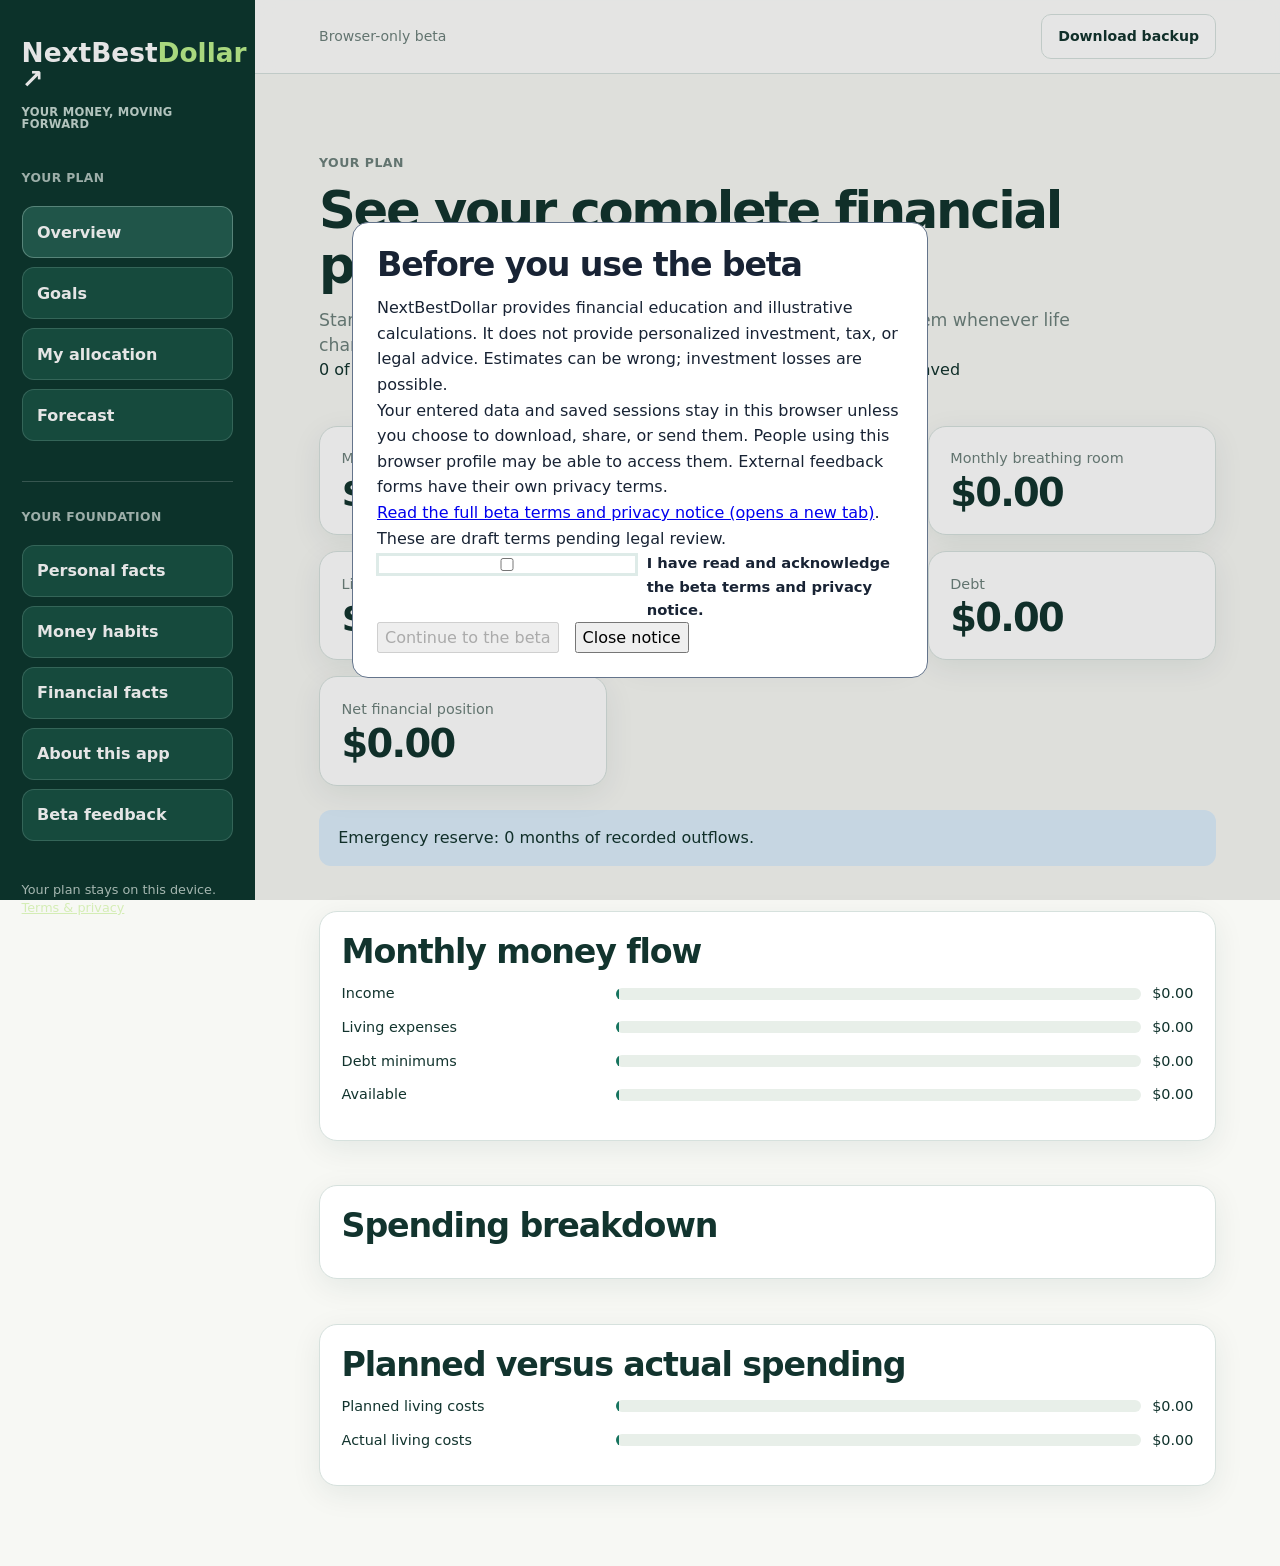
==== NextBestDollar/Next_Best_Dollar/index.html/browser_beta/index.html @ 546ebc9f "Update for website interface" ====
<!doctype html>
<html lang="en">
  <head>
    <meta charset="utf-8" />
    <meta name="viewport" content="width=device-width, initial-scale=1" />
    <meta name="description" content="NextBestDollar browser-only financial planning beta." />
    <title>NextBestDollar — Your money, moving forward</title>
    <link rel="stylesheet" href="styles.css" />
  </head>
  <body>
    <a class="skip-link" href="#main-content">Skip to content</a>
    <div class="app-shell">
      <aside class="sidebar" aria-label="NextBestDollar navigation">
        <a class="brand" href="#overview" data-page-link="overview" aria-label="NextBestDollar home">
          <span>NextBest<span>Dollar</span> ↗</span>
          <small>Your money, moving forward</small>
        </a>
        <nav class="nav-links" aria-label="Your plan">
          <p>Your plan</p>
          <button class="nav-link active" data-page="overview">Overview</button>
          <button class="nav-link" data-page="goals">Goals</button>
          <button class="nav-link" data-page="allocation">My allocation</button>
          <button class="nav-link" data-page="forecast">Forecast</button>
        </nav>
        <nav class="nav-links secondary" aria-label="Your foundation">
          <p>Your foundation</p>
          <button class="nav-link" data-page="personal">Personal facts</button>
          <button class="nav-link" data-page="behavioral">Money habits</button>
          <button class="nav-link" data-page="setup">Financial facts</button>
          <button class="nav-link" data-page="guide">About this app</button>
          <button class="nav-link" data-page="feedback">Beta feedback</button>
        </nav>
        <p class="privacy-note">Your plan stays on this device. <a href="terms.html">Terms &amp; privacy</a></p>
      </aside>
      <main id="main-content" class="content">
        <header class="topbar">
          <button class="mobile-menu" aria-label="Open menu">☰</button>
          <span>Browser-only beta</span>
          <button id="backup-button" class="button secondary-button">Download backup</button>
        </header>

        <p id="app-notice" role="status" aria-live="polite"></p>
        <section id="page-personal" class="page"></section>
        <section id="page-behavioral" class="page"></section>
        <section id="page-overview" class="page active"></section>
        <section id="page-setup" class="page"></section>
        <section id="page-goals" class="page"></section>
        <section id="page-allocation" class="page"></section>
        <section id="page-forecast" class="page"></section>
        <section id="page-guide" class="page"></section>
        <section id="page-feedback" class="page"></section>
      </main>
    </div>
    <input id="restore-input" type="file" accept="application/json" hidden />
    <script src="config.js"></script>
    <script src="app.js"></script>
    <script src="terms.js"></script>
  </body>
</html>
---- NextBestDollar/Next_Best_Dollar/index.html/browser_beta/styles.css ----
:root {
  --ink: #12342e;
  --muted: #6d817c;
  --paper: #f7f8f4;
  --card: #ffffff;
  --line: #d6e1dd;
  --green: #16745f;
  --green-dark: #0d382f;
  --blue: #dceefb;
  --warning: #fff5c8;
  --danger: #fde0dc;
  --shadow: 0 8px 30px rgba(18, 52, 46, .08);
}
* { box-sizing: border-box; }
body { margin: 0; color: var(--ink); background: var(--paper); font-family: Inter, ui-sans-serif, system-ui, -apple-system, BlinkMacSystemFont, "Segoe UI", sans-serif; line-height: 1.45; }
button, input, select, textarea { font: inherit; }
button { cursor: pointer; }
.skip-link { position: absolute; left: -999px; }
.skip-link:focus { left: 1rem; top: 1rem; z-index: 10; background: #fff; padding: .6rem; }
.app-shell { min-height: 100vh; display: grid; grid-template-columns: 255px minmax(0, 1fr); }
.sidebar { position: sticky; top: 0; height: 100vh; padding: 2.5rem 1.35rem; background: var(--green-dark); color: #f7fffb; display: flex; flex-direction: column; gap: 2.5rem; }
.brand { color: white; font-size: 1.65rem; font-weight: 800; line-height: 1; text-decoration: none; }
.brand span span { color: #bcf08c; }
.brand small { display: block; margin-top: .9rem; color: #c6d9d2; font-size: .72rem; font-weight: 650; letter-spacing: .02em; text-transform: uppercase; }
.nav-links { display: grid; gap: .6rem; }
.nav-links.secondary { margin-top: auto; padding-top: 1.7rem; border-top: 1px solid rgba(255,255,255,.2); }
.nav-links p { color: #afc2bc; font-size: .77rem; font-weight: 700; letter-spacing: .03em; margin: 0 0 .55rem; text-transform: uppercase; }
.nav-link { border: 1px solid rgba(213, 244, 234, .18); border-radius: 12px; background: rgba(39, 115, 95, .45); color: white; padding: .82rem .9rem; text-align: left; font-weight: 650; }
.nav-link:hover, .nav-link.active { background: #245f51; border-color: rgba(213, 244, 234, .35); }
.privacy-note { color: #b8cbc4; font-size: .8rem; margin: 0; }
.content { min-width: 0; }
.topbar { min-height: 74px; border-bottom: 1px solid var(--line); background: rgba(255,255,255,.8); backdrop-filter: blur(10px); display: flex; align-items: center; justify-content: space-between; gap: 1rem; padding: 0 5vw; color: var(--muted); font-size: .88rem; }
.mobile-menu { display: none; }
.page { display: none; max-width: 1220px; margin: 0 auto; padding: 4rem 5vw 5rem; }
.page.active { display: block; }
h1 { margin: 0; font-size: clamp(2.15rem, 4vw, 3.6rem); letter-spacing: -.045em; line-height: 1.06; }
h2 { margin: 0 0 .75rem; font-size: clamp(1.45rem, 2.6vw, 2.2rem); letter-spacing: -.035em; line-height: 1.1; }
h3 { margin: 0 0 .35rem; font-size: 1rem; }
p { margin: 0; }
.lead { max-width: 760px; color: var(--muted); font-size: 1.08rem; margin-top: 1rem; }
.eyebrow { margin-bottom: .7rem; color: var(--muted); font-size: .78rem; font-weight: 750; letter-spacing: .04em; text-transform: uppercase; }
.section { margin-top: 2.8rem; }
.card { background: var(--card); border: 1px solid var(--line); border-radius: 18px; padding: 1.35rem; box-shadow: var(--shadow); }
.card-grid { display: grid; grid-template-columns: repeat(3, minmax(0, 1fr)); gap: 1rem; }
.metric-label { color: var(--muted); font-size: .9rem; }
.metric-value { display: block; margin-top: .3rem; font-size: clamp(1.65rem, 3vw, 2.65rem); font-weight: 800; letter-spacing: -.045em; line-height: 1; }
.callout { margin-top: 1.5rem; padding: 1.05rem 1.2rem; border-radius: 12px; background: var(--blue); }
.callout.warning { background: var(--warning); }
.callout.danger { background: var(--danger); }
.button { border: 1px solid var(--green); border-radius: 10px; background: var(--green); color: white; padding: .7rem 1rem; font-weight: 750; }
.button:hover { background: #105b4a; }
.secondary-button { background: white; color: var(--ink); border-color: var(--line); }
.secondary-button:hover { background: #eff6f2; }
.button-row { display: flex; flex-wrap: wrap; gap: .75rem; margin-top: 1.25rem; }
.two-col { display: grid; grid-template-columns: minmax(0, 1fr) minmax(270px, .8fr); gap: 1.4rem; align-items: start; }
.field-grid { display: grid; grid-template-columns: repeat(2, minmax(0, 1fr)); gap: 1rem; }
label { display: grid; gap: .4rem; font-weight: 680; font-size: .92rem; }
input, select, textarea { width: 100%; border: 1px solid #aebeb8; border-radius: 9px; background: white; color: var(--ink); padding: .7rem .75rem; }
input:focus, select:focus, textarea:focus { border-color: var(--green); outline: 3px solid rgba(22,116,95,.14); }
textarea { min-height: 100px; resize: vertical; }
.form-section { margin-top: 1.5rem; }
.form-section h3 { margin-bottom: .8rem; }
.table { width: 100%; border-collapse: collapse; }
.table th, .table td { border-bottom: 1px solid var(--line); padding: .75rem .45rem; text-align: left; }
.table th { color: var(--muted); font-size: .78rem; text-transform: uppercase; letter-spacing: .03em; }
.table input { min-width: 0; }
.icon-button { border: 0; background: transparent; color: #a3433d; font-weight: 750; }
.bar-chart { display: grid; gap: 1rem; margin-top: 1.2rem; }
.bar-row { display: grid; grid-template-columns: 145px minmax(0, 1fr) 95px; gap: .8rem; align-items: center; font-size: .9rem; }
.bar-track { height: 18px; overflow: hidden; border-radius: 99px; background: #e5eeea; }
.bar { height: 100%; min-width: 3px; border-radius: inherit; background: var(--green); }
.bar-value { text-align: right; color: var(--muted); font-variant-numeric: tabular-nums; }
.goal-card { display: grid; grid-template-columns: 1fr auto; gap: 1rem; align-items: center; margin-top: .75rem; }
.progress { height: 9px; overflow: hidden; margin-top: .8rem; border-radius: 99px; background: #e5eeea; }
.progress > span { display: block; height: 100%; border-radius: inherit; background: var(--green); }
.slider-row { margin-top: 1.15rem; }
.slider-top { display: flex; justify-content: space-between; gap: 1rem; font-weight: 700; }
.slider-row input { padding: 0; accent-color: var(--green); }
.allocation-total { margin: 1.5rem 0; padding: 1rem 1.15rem; border-radius: 12px; background: var(--blue); display: flex; justify-content: space-between; gap: 1rem; font-weight: 750; }
.line-chart { width: 100%; height: auto; display: block; margin-top: 1rem; background: #fff; border: 1px solid var(--line); border-radius: 12px; }
.legend { display: flex; gap: 1.3rem; margin-top: .75rem; color: var(--muted); font-size: .85rem; }
.legend span::before { display: inline-block; width: .75rem; height: .75rem; margin-right: .35rem; border-radius: 50%; content: ""; background: var(--green); }
.legend span:last-child::before { background: #79a9e8; }
.empty { color: var(--muted); padding: 1rem 0; }
.small { color: var(--muted); font-size: .86rem; }
.footer-note { margin-top: 3rem; color: var(--muted); font-size: .83rem; }
.status { margin-top: 1rem; color: var(--green-dark); font-weight: 650; }
@media (max-width: 800px) {
  .app-shell { display: block; }
  .sidebar { position: fixed; z-index: 5; inset: 0 auto 0 0; width: min(82vw, 310px); height: 100vh; transform: translateX(-103%); transition: transform .2s ease; }
  .sidebar.open { transform: translateX(0); }
  .mobile-menu { display: inline-block; border: 0; background: transparent; font-size: 1.25rem; color: var(--ink); }
  .topbar { padding: 0 1.1rem; }
  .page { padding: 2.4rem 1.1rem 4rem; }
  .card-grid, .field-grid, .two-col { grid-template-columns: 1fr; }
  .bar-row { grid-template-columns: 105px minmax(0, 1fr) 78px; gap: .45rem; }
}

/* Full questionnaire and account editors */
.field-grid{display:grid;grid-template-columns:repeat(auto-fit,minmax(220px,1fr));gap:1rem}.field-grid label{display:flex;flex-direction:column;gap:.4rem}.field-grid input,.field-grid select{width:100%;min-width:0;padding:.7rem;border:1px solid #ccd8d2;border-radius:8px;background:#fff;color:#172d26}.account-row{padding:1rem 0;border-bottom:1px solid #dce5df}.rating{display:flex;gap:1.5rem;flex-wrap:wrap}.rating label{display:flex;gap:.4rem;align-items:center}fieldset.card{min-width:0}fieldset legend{font-weight:600;max-width:100%;padding:.5rem}.line-chart{width:100%;height:auto;overflow:visible}.table-wrap{overflow-x:auto}.status,#app-notice{color:#9b3c24}progress{width:100%;accent-color:#16745f}.page .card{min-width:0}.bar-row{display:grid;grid-template-columns:minmax(100px,1fr) 2fr auto;gap:.7rem;align-items:center;margin:.8rem 0}.bar-track{background:#e8efe9;height:12px;border-radius:8px;overflow:hidden}.bar{height:100%;background:#16745f}.small{font-size:.85rem}.button-row{margin:1rem 0}@media(max-width:600px){.field-grid{grid-template-columns:1fr}.bar-row{grid-template-columns:1fr 1fr}.bar-row>span:last-child{grid-column:2}.rating{gap:.7rem}.table{font-size:.85rem}}

.privacy-note a{color:#d4edb5}#app-notice{color:#176b58;margin:1rem 1.1rem}.status{color:#9b3c24}
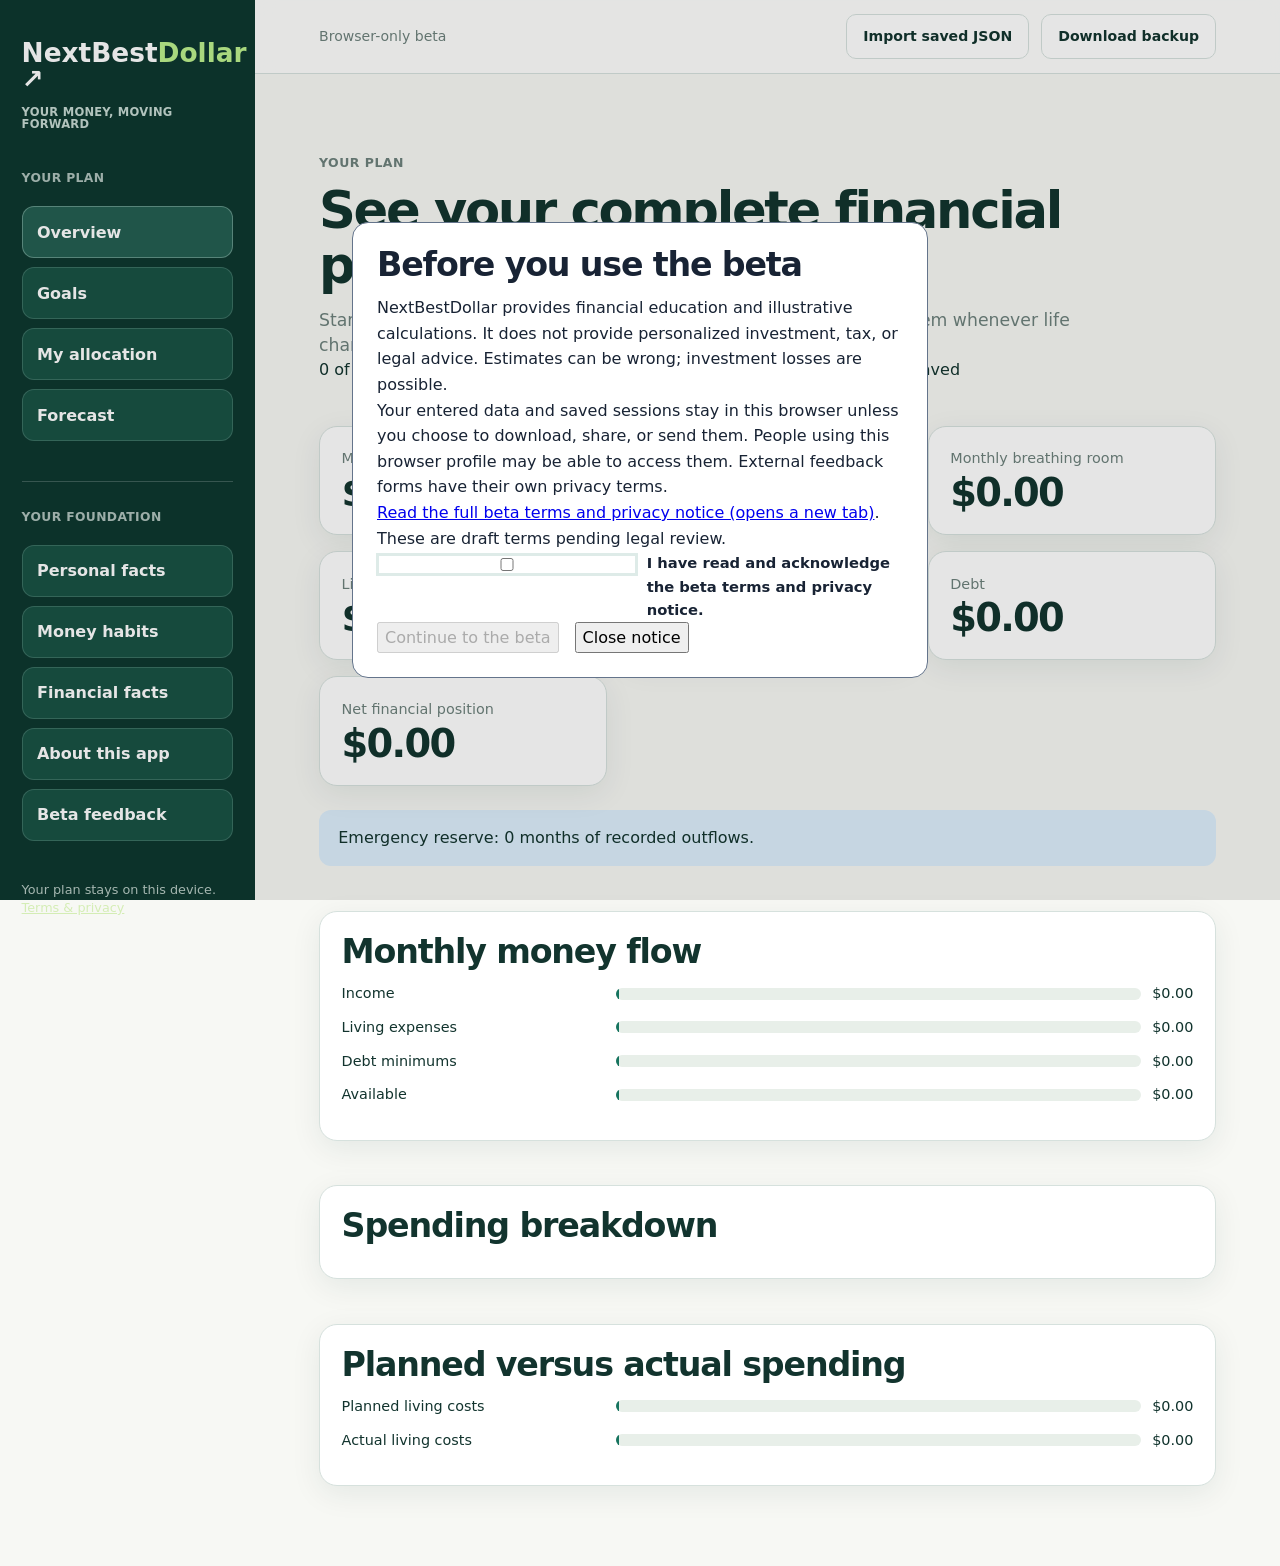
==== commit 37d1394a: "Add a visible saved JSON import control" ====
--- a/NextBestDollar/Next_Best_Dollar/index.html/browser_beta/index.html
+++ b/NextBestDollar/Next_Best_Dollar/index.html/browser_beta/index.html
@@ -36,7 +36,10 @@
         <header class="topbar">
           <button class="mobile-menu" aria-label="Open menu">☰</button>
           <span>Browser-only beta</span>
-          <button id="backup-button" class="button secondary-button">Download backup</button>
+          <div class="button-row" style="margin:0">
+            <button id="import-profile-button" class="button secondary-button" type="button">Import saved JSON</button>
+            <button id="backup-button" class="button secondary-button" type="button">Download backup</button>
+          </div>
         </header>
 
         <p id="app-notice" role="status" aria-live="polite"></p>
@@ -51,9 +54,14 @@
         <section id="page-feedback" class="page"></section>
       </main>
     </div>
-    <input id="restore-input" type="file" accept="application/json" hidden />
+    <input id="restore-input" type="file" accept=".json,application/json" hidden />
     <script src="config.js"></script>
     <script src="app.js"></script>
     <script src="terms.js"></script>
+    <script>
+      document.getElementById('import-profile-button').addEventListener('click', function () {
+        document.getElementById('restore-input').click();
+      });
+    </script>
   </body>
 </html>
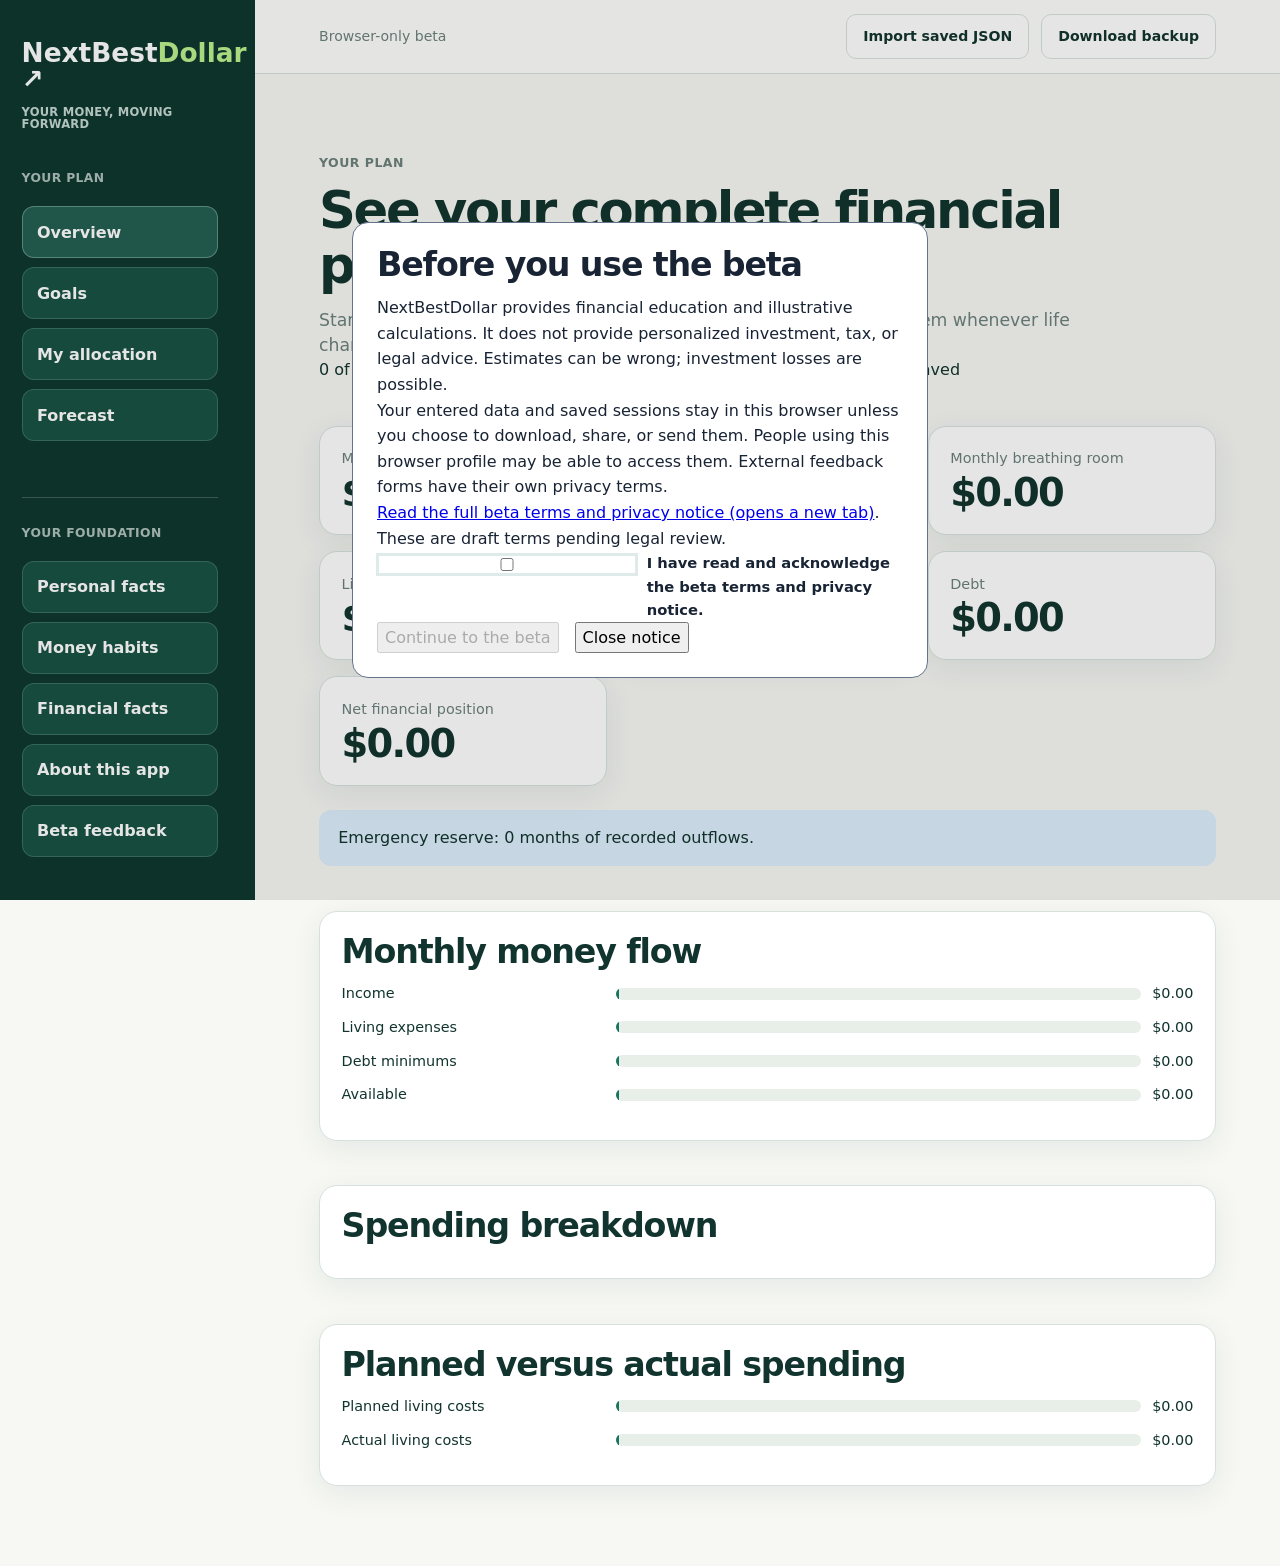
==== commit a0f48eff: "Wire sidebar fix and goal suggestions into live site" ====
--- a/NextBestDollar/Next_Best_Dollar/index.html/browser_beta/index.html
+++ b/NextBestDollar/Next_Best_Dollar/index.html/browser_beta/index.html
@@ -6,6 +6,7 @@
     <meta name="description" content="NextBestDollar browser-only financial planning beta." />
     <title>NextBestDollar — Your money, moving forward</title>
     <link rel="stylesheet" href="styles.css" />
+    <link rel="stylesheet" href="layout-fixes.css" />
   </head>
   <body>
     <a class="skip-link" href="#main-content">Skip to content</a>
@@ -57,6 +58,7 @@
     <input id="restore-input" type="file" accept=".json,application/json" hidden />
     <script src="config.js"></script>
     <script src="app.js"></script>
+    <script src="goal-suggestions.js"></script>
     <script src="terms.js"></script>
     <script>
       document.getElementById('import-profile-button').addEventListener('click', function () {
--- a/NextBestDollar/Next_Best_Dollar/index.html/browser_beta/styles.css
+++ b/NextBestDollar/Next_Best_Dollar/index.html/browser_beta/styles.css
@@ -12,23 +12,25 @@
   --shadow: 0 8px 30px rgba(18, 52, 46, .08);
 }
 * { box-sizing: border-box; }
-body { margin: 0; color: var(--ink); background: var(--paper); font-family: Inter, ui-sans-serif, system-ui, -apple-system, BlinkMacSystemFont, "Segoe UI", sans-serif; line-height: 1.45; }
+html, body { min-height: 100%; }
+html { overflow-y: auto; }
+body { margin: 0; color: var(--ink); background: var(--paper); font-family: Inter, ui-sans-serif, system-ui, -apple-system, BlinkMacSystemFont, "Segoe UI", sans-serif; line-height: 1.45; overflow-x: hidden; }
 button, input, select, textarea { font: inherit; }
 button { cursor: pointer; }
 .skip-link { position: absolute; left: -999px; }
 .skip-link:focus { left: 1rem; top: 1rem; z-index: 10; background: #fff; padding: .6rem; }
-.app-shell { min-height: 100vh; display: grid; grid-template-columns: 255px minmax(0, 1fr); }
-.sidebar { position: sticky; top: 0; height: 100vh; padding: 2.5rem 1.35rem; background: var(--green-dark); color: #f7fffb; display: flex; flex-direction: column; gap: 2.5rem; }
+.app-shell { min-height: 100vh; display: grid; grid-template-columns: 255px minmax(0, 1fr); align-items: start; }
+.sidebar { position: sticky; top: 0; height: 100vh; max-height: 100vh; overflow-y: auto; overscroll-behavior: contain; scrollbar-gutter: stable; padding: 2.5rem 1.35rem; background: var(--green-dark); color: #f7fffb; display: flex; flex-direction: column; gap: 2.5rem; }
 .brand { color: white; font-size: 1.65rem; font-weight: 800; line-height: 1; text-decoration: none; }
 .brand span span { color: #bcf08c; }
 .brand small { display: block; margin-top: .9rem; color: #c6d9d2; font-size: .72rem; font-weight: 650; letter-spacing: .02em; text-transform: uppercase; }
 .nav-links { display: grid; gap: .6rem; }
-.nav-links.secondary { margin-top: auto; padding-top: 1.7rem; border-top: 1px solid rgba(255,255,255,.2); }
+.nav-links.secondary { margin-top: 1rem; padding-top: 1.7rem; border-top: 1px solid rgba(255,255,255,.2); }
 .nav-links p { color: #afc2bc; font-size: .77rem; font-weight: 700; letter-spacing: .03em; margin: 0 0 .55rem; text-transform: uppercase; }
 .nav-link { border: 1px solid rgba(213, 244, 234, .18); border-radius: 12px; background: rgba(39, 115, 95, .45); color: white; padding: .82rem .9rem; text-align: left; font-weight: 650; }
 .nav-link:hover, .nav-link.active { background: #245f51; border-color: rgba(213, 244, 234, .35); }
-.privacy-note { color: #b8cbc4; font-size: .8rem; margin: 0; }
-.content { min-width: 0; }
+.privacy-note { color: #b8cbc4; font-size: .8rem; margin: 0; padding-bottom: 1rem; }
+.content { min-width: 0; min-height: 100vh; }
 .topbar { min-height: 74px; border-bottom: 1px solid var(--line); background: rgba(255,255,255,.8); backdrop-filter: blur(10px); display: flex; align-items: center; justify-content: space-between; gap: 1rem; padding: 0 5vw; color: var(--muted); font-size: .88rem; }
 .mobile-menu { display: none; }
 .page { display: none; max-width: 1220px; margin: 0 auto; padding: 4rem 5vw 5rem; }
@@ -87,10 +89,11 @@
 .status { margin-top: 1rem; color: var(--green-dark); font-weight: 650; }
 @media (max-width: 800px) {
   .app-shell { display: block; }
-  .sidebar { position: fixed; z-index: 5; inset: 0 auto 0 0; width: min(82vw, 310px); height: 100vh; transform: translateX(-103%); transition: transform .2s ease; }
+  .sidebar { position: fixed; z-index: 5; inset: 0 auto 0 0; width: min(82vw, 310px); height: 100vh; max-height: 100vh; overflow-y: auto; transform: translateX(-103%); transition: transform .2s ease; }
   .sidebar.open { transform: translateX(0); }
   .mobile-menu { display: inline-block; border: 0; background: transparent; font-size: 1.25rem; color: var(--ink); }
-  .topbar { padding: 0 1.1rem; }
+  .topbar { padding: .75rem 1.1rem; align-items: flex-start; }
+  .topbar > .button-row { justify-content: flex-end; }
   .page { padding: 2.4rem 1.1rem 4rem; }
   .card-grid, .field-grid, .two-col { grid-template-columns: 1fr; }
   .bar-row { grid-template-columns: 105px minmax(0, 1fr) 78px; gap: .45rem; }
--- a/NextBestDollar/Next_Best_Dollar/index.html/browser_beta/layout-fixes.css
+++ b/NextBestDollar/Next_Best_Dollar/index.html/browser_beta/layout-fixes.css
@@ -0,0 +1,28 @@
+@media (min-width: 801px) {
+  .app-shell {
+    display: block;
+    min-height: 100vh;
+  }
+
+  .sidebar {
+    position: fixed;
+    inset: 0 auto 0 0;
+    width: 255px;
+    height: 100vh;
+    max-height: 100vh;
+    overflow-y: auto;
+    overscroll-behavior: contain;
+    scrollbar-gutter: stable;
+  }
+
+  .content {
+    margin-left: 255px;
+    min-height: 100vh;
+  }
+}
+
+@media (max-width: 800px) {
+  .content {
+    margin-left: 0;
+  }
+}
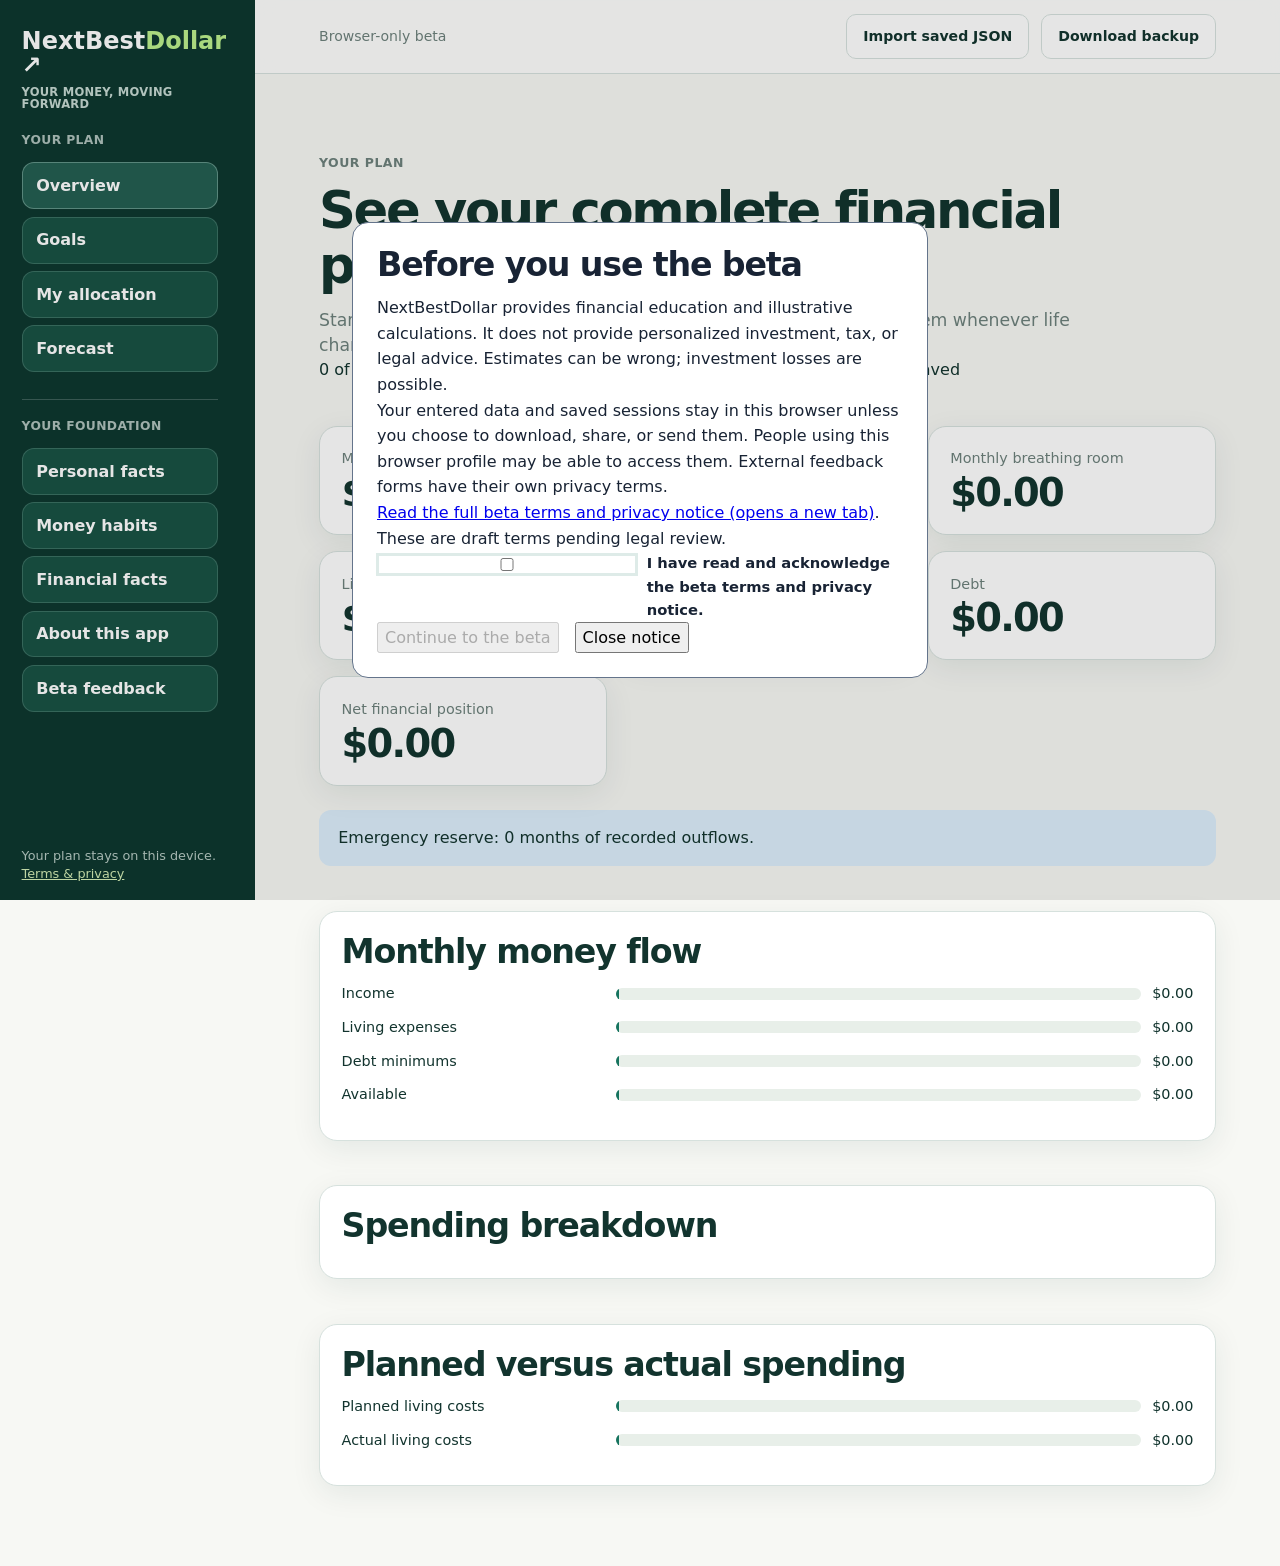
==== commit c4548562: "Load planning enhancements and UI polish" ====
--- a/NextBestDollar/Next_Best_Dollar/index.html/browser_beta/index.html
+++ b/NextBestDollar/Next_Best_Dollar/index.html/browser_beta/index.html
@@ -7,6 +7,7 @@
     <title>NextBestDollar — Your money, moving forward</title>
     <link rel="stylesheet" href="styles.css" />
     <link rel="stylesheet" href="layout-fixes.css" />
+    <link rel="stylesheet" href="ui-polish.css" />
   </head>
   <body>
     <a class="skip-link" href="#main-content">Skip to content</a>
@@ -59,6 +60,7 @@
     <script src="config.js"></script>
     <script src="app.js"></script>
     <script src="goal-suggestions.js"></script>
+    <script src="planning-enhancements.js"></script>
     <script src="terms.js"></script>
     <script>
       document.getElementById('import-profile-button').addEventListener('click', function () {
--- a/NextBestDollar/Next_Best_Dollar/index.html/browser_beta/ui-polish.css
+++ b/NextBestDollar/Next_Best_Dollar/index.html/browser_beta/ui-polish.css
@@ -0,0 +1,118 @@
+@media (min-width: 801px) {
+  .sidebar {
+    overflow: hidden;
+    padding-top: 1.8rem;
+    padding-bottom: 1rem;
+    gap: 1.35rem;
+  }
+  .brand { font-size: 1.5rem; }
+  .brand small { margin-top: .65rem; }
+  .nav-links { gap: .45rem; }
+  .nav-links.secondary { margin-top: .35rem; padding-top: 1.1rem; }
+  .nav-links p { margin-bottom: .35rem; }
+  .nav-link { padding: .68rem .85rem; }
+  .privacy-note { margin-top: auto; padding-bottom: 0; }
+}
+
+.field-grid {
+  align-items: end;
+}
+
+.field-grid > label {
+  min-height: 78px;
+  display: grid;
+  grid-template-rows: minmax(2.4em, auto) 48px;
+  align-content: end;
+}
+
+.field-grid > label > input,
+.field-grid > label > select {
+  height: 48px;
+}
+
+#goal-form .field-grid > label,
+#allocation-form .field-grid > label,
+#forecast-form .field-grid > label {
+  min-height: 82px;
+}
+
+.nbd-suggestions {
+  margin-top: 2rem;
+}
+
+.nbd-section-heading {
+  margin-bottom: 1rem;
+}
+
+.nbd-suggestion-grid {
+  margin-top: 1rem;
+}
+
+.nbd-suggestion-card {
+  display: flex;
+  flex-direction: column;
+  gap: .55rem;
+}
+
+.nbd-suggestion-card .button {
+  margin-top: auto;
+  align-self: flex-start;
+}
+
+.nbd-suggestion-reason {
+  margin: .25rem 0 1rem;
+}
+
+.nbd-slider-grid {
+  display: grid;
+  gap: 1.25rem;
+  margin-top: 1.5rem;
+}
+
+.nbd-slider-grid label {
+  display: grid;
+  grid-template-columns: 1fr auto;
+  gap: .5rem 1rem;
+  align-items: center;
+}
+
+.nbd-slider-grid input[type="range"] {
+  grid-column: 1 / -1;
+  width: 100%;
+  accent-color: var(--green);
+}
+
+.nbd-preview-grid {
+  grid-template-columns: repeat(4, minmax(0, 1fr));
+  margin-top: 1.5rem;
+}
+
+.nbd-preview-grid .metric-value {
+  font-size: 1.8rem;
+}
+
+.nbd-market-note {
+  margin-top: 1.2rem;
+  padding: 1rem;
+  border-radius: 12px;
+  background: var(--blue);
+}
+
+.nbd-preset-buttons .button {
+  flex: 0 0 auto;
+}
+
+@media (max-width: 1100px) {
+  .nbd-preview-grid { grid-template-columns: repeat(2, minmax(0, 1fr)); }
+}
+
+@media (max-width: 800px) {
+  .field-grid > label,
+  #goal-form .field-grid > label,
+  #allocation-form .field-grid > label,
+  #forecast-form .field-grid > label {
+    min-height: 0;
+    grid-template-rows: auto 48px;
+  }
+  .nbd-preview-grid { grid-template-columns: 1fr; }
+}
